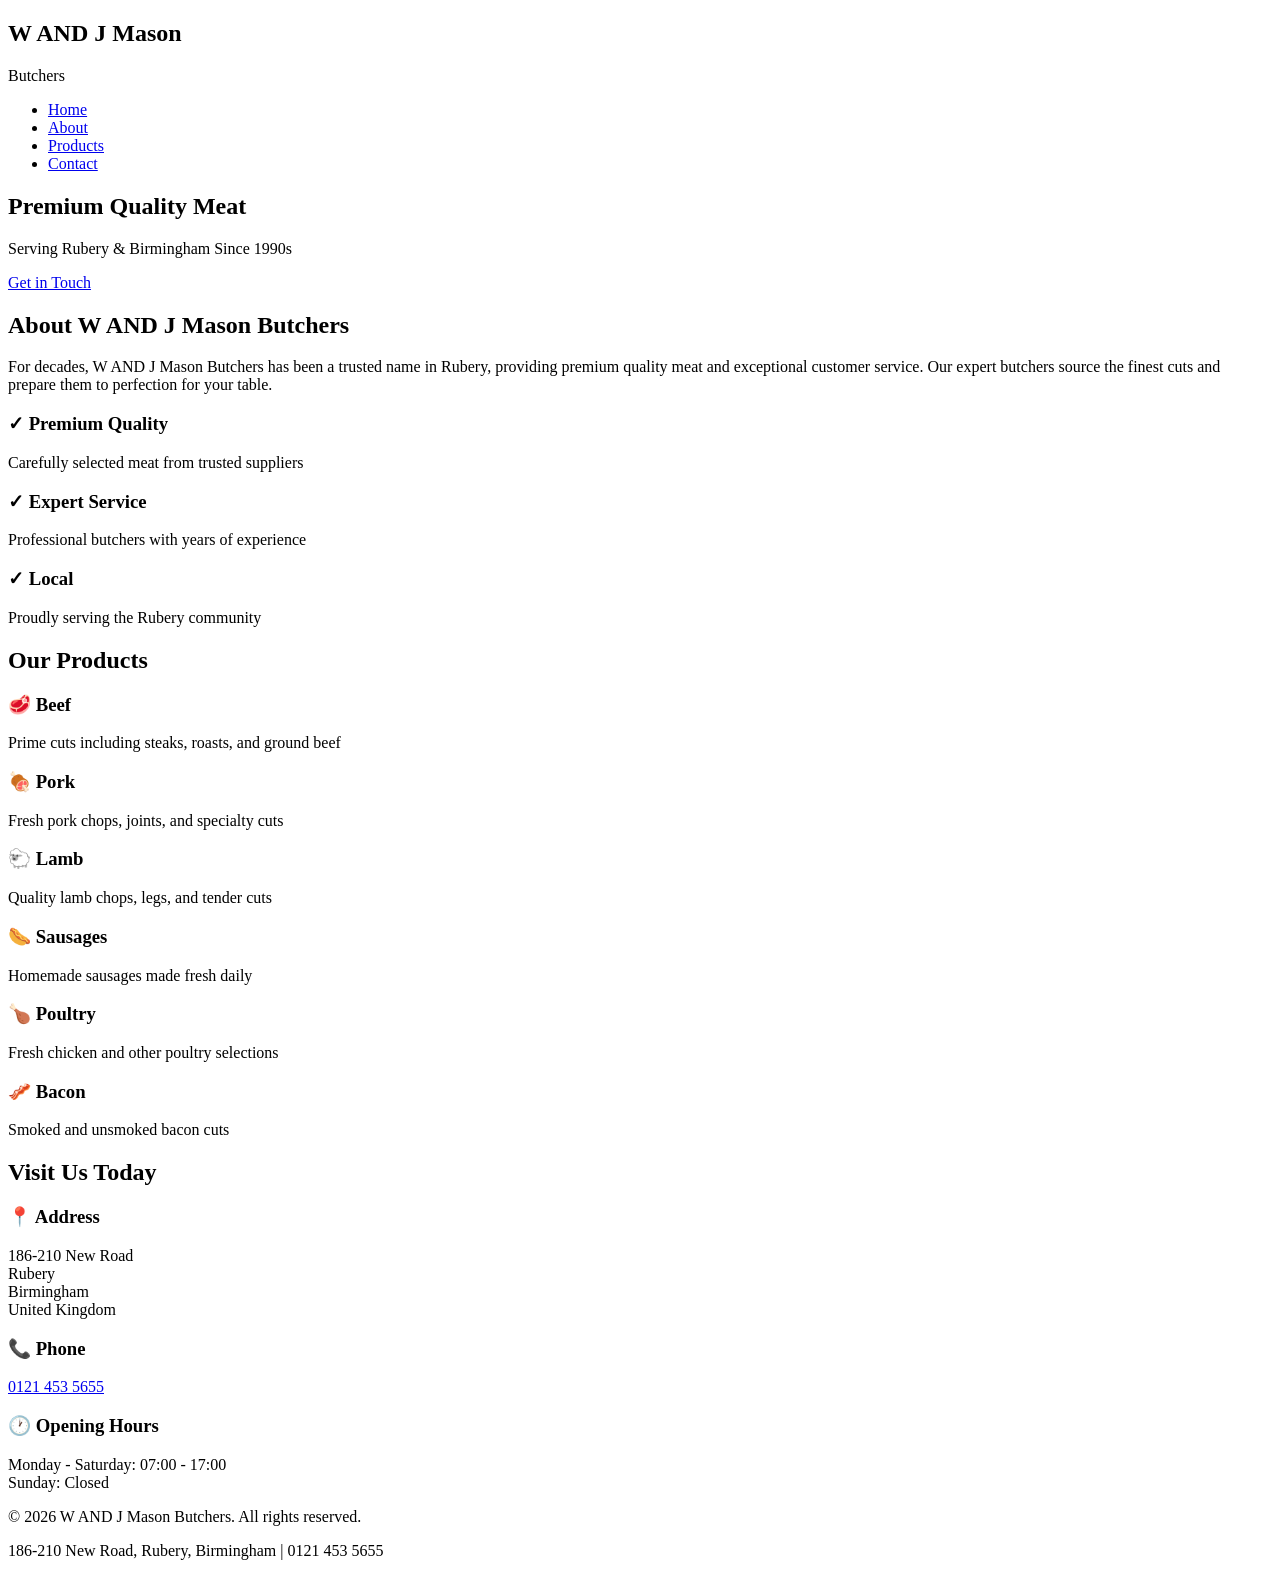
==== index.html @ dee71910 "Fix title formatting in index.html" ====
<!DOCTYPE html>
<html lang="en">
<head>
    <meta charset="UTF-8">
    <meta name="viewport" content="width=device-width, initial-scale=1.0">
    <title>W & J Mason Butchers - Premium Meat & Butchery Services</title>
    <link rel="stylesheet" href="styles.css">
</head>
<body>
    <!-- Navigation -->
    <nav class="navbar">
        <div class="nav-container">
            <div class="logo">
                <h1>W AND J Mason</h1>
                <p>Butchers</p>
            </div>
            <ul class="nav-links">
                <li><a href="#home">Home</a></li>
                <li><a href="#about">About</a></li>
                <li><a href="#products">Products</a></li>
                <li><a href="#contact">Contact</a></li>
            </ul>
        </div>
    </nav>

    <!-- Hero Section -->
    <section id="home" class="hero">
        <div class="hero-content">
            <h1>Premium Quality Meat</h1>
            <p>Serving Rubery & Birmingham Since 1990s</p>
            <a href="#contact" class="cta-button">Get in Touch</a>
        </div>
    </section>

    <!-- About Section -->
    <section id="about" class="about">
        <div class="about-container">
            <h2>About W AND J Mason Butchers</h2>
            <p>For decades, W AND J Mason Butchers has been a trusted name in Rubery, providing premium quality meat and exceptional customer service. Our expert butchers source the finest cuts and prepare them to perfection for your table.</p>
            <div class="about-features">
                <div class="feature">
                    <h3>✓ Premium Quality</h3>
                    <p>Carefully selected meat from trusted suppliers</p>
                </div>
                <div class="feature">
                    <h3>✓ Expert Service</h3>
                    <p>Professional butchers with years of experience</p>
                </div>
                <div class="feature">
                    <h3>✓ Local</h3>
                    <p>Proudly serving the Rubery community</p>
                </div>
            </div>
        </div>
    </section>

    <!-- Products Section -->
    <section id="products" class="products">
        <div class="products-container">
            <h2>Our Products</h2>
            <div class="products-grid">
                <div class="product-card">
                    <h3>🥩 Beef</h3>
                    <p>Prime cuts including steaks, roasts, and ground beef</p>
                </div>
                <div class="product-card">
                    <h3>🍖 Pork</h3>
                    <p>Fresh pork chops, joints, and specialty cuts</p>
                </div>
                <div class="product-card">
                    <h3>🐑 Lamb</h3>
                    <p>Quality lamb chops, legs, and tender cuts</p>
                </div>
                <div class="product-card">
                    <h3>🌭 Sausages</h3>
                    <p>Homemade sausages made fresh daily</p>
                </div>
                <div class="product-card">
                    <h3>🍗 Poultry</h3>
                    <p>Fresh chicken and other poultry selections</p>
                </div>
                <div class="product-card">
                    <h3>🥓 Bacon</h3>
                    <p>Smoked and unsmoked bacon cuts</p>
                </div>
            </div>
        </div>
    </section>

    <!-- Contact Section -->
    <section id="contact" class="contact">
        <div class="contact-container">
            <h2>Visit Us Today</h2>
            <div class="contact-info">
                <div class="contact-box">
                    <h3>📍 Address</h3>
                    <p>186-210 New Road<br>Rubery<br>Birmingham<br>United Kingdom</p>
                </div>
                <div class="contact-box">
                    <h3>📞 Phone</h3>
                    <p><a href="tel:01214535655">0121 453 5655</a></p>
                </div>
                <div class="contact-box">
                    <h3>🕐 Opening Hours</h3>
                    <p>Monday - Saturday: 07:00 - 17:00<br>Sunday: Closed</p>
                </div>
            </div>
        </div>
    </section>

    <!-- Footer -->
    <footer class="footer">
        <p>&copy; 2026 W AND J Mason Butchers. All rights reserved.</p>
        <p>186-210 New Road, Rubery, Birmingham | 0121 453 5655</p>
    </footer>
</body>
</html>
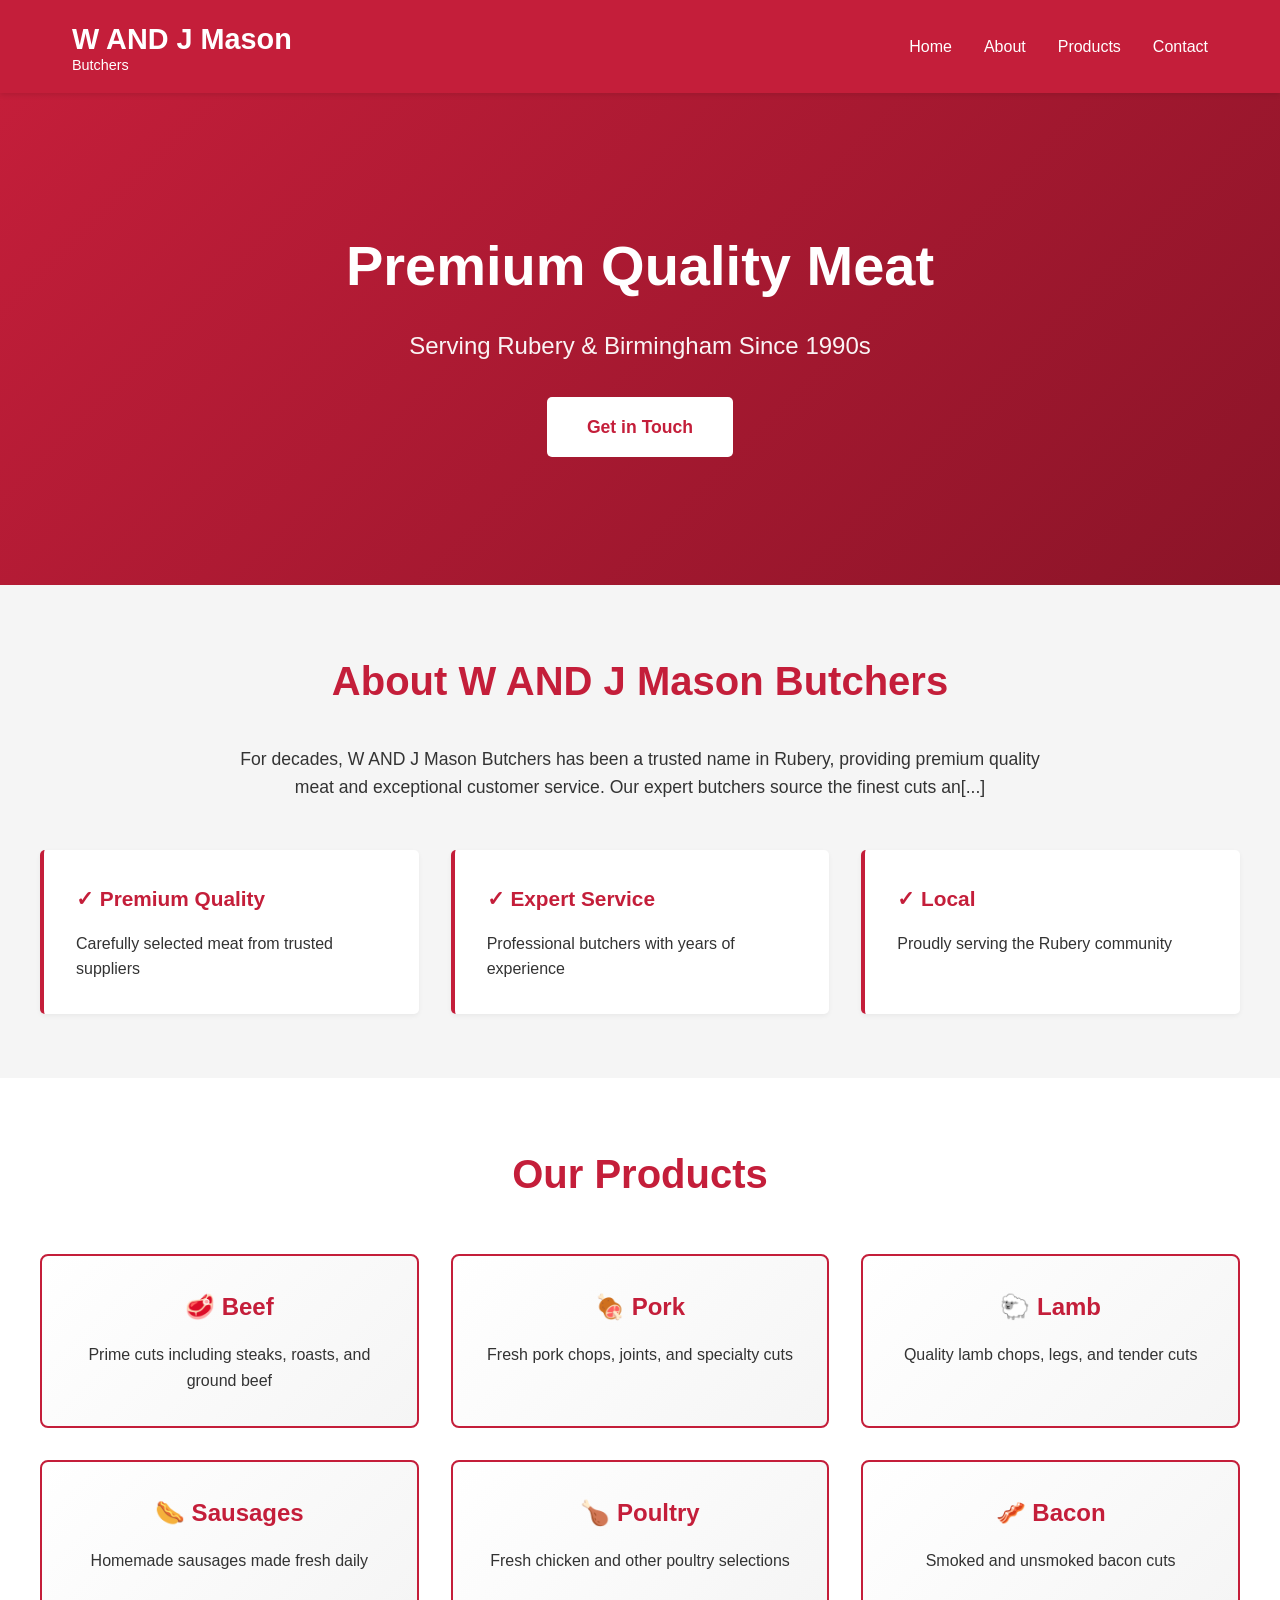
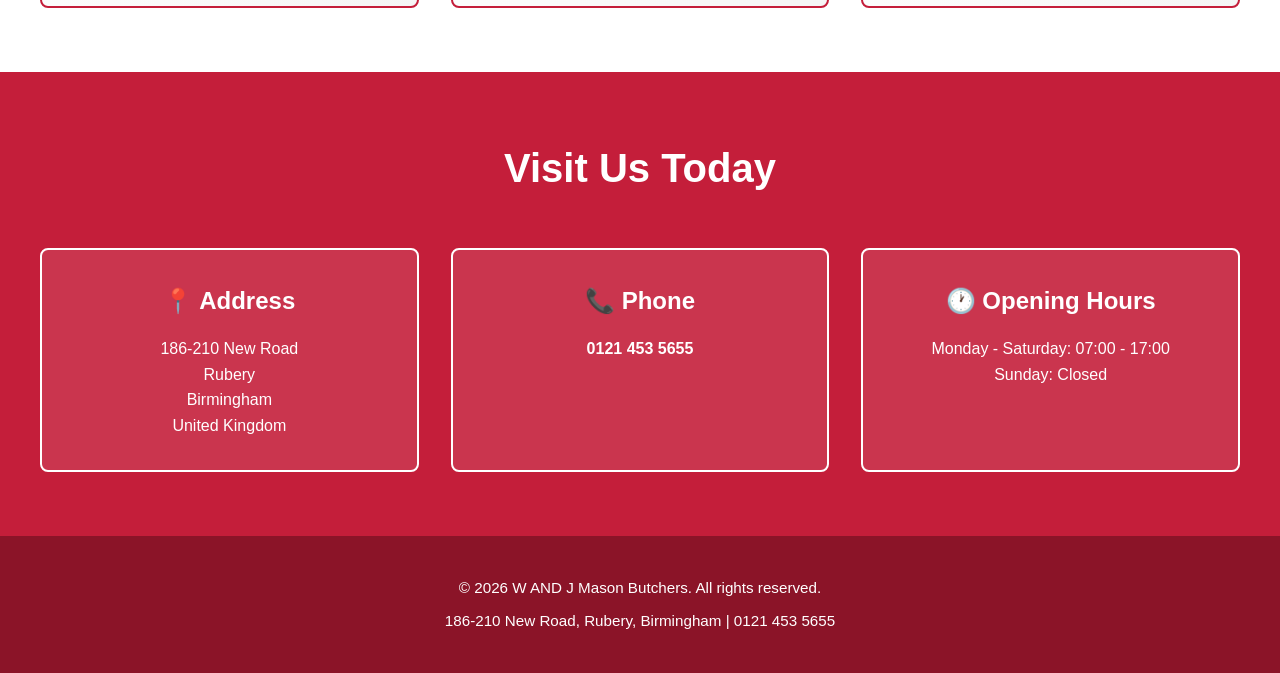
==== commit 529d7adf: "Add food.gov.uk ratings badge script" ====
--- a/index.html
+++ b/index.html
@@ -5,6 +5,7 @@
     <meta name="viewport" content="width=device-width, initial-scale=1.0">
     <title>W & J Mason Butchers - Premium Meat & Butchery Services</title>
     <link rel="stylesheet" href="styles.css">
+    <script src="https://ratings.food.gov.uk/embed/embed-badge.js" data-business-id="672323" data-rating-style="2" data-welsh="false"></script>
 </head>
 <body>
     <!-- Navigation -->
@@ -36,7 +37,7 @@
     <section id="about" class="about">
         <div class="about-container">
             <h2>About W AND J Mason Butchers</h2>
-            <p>For decades, W AND J Mason Butchers has been a trusted name in Rubery, providing premium quality meat and exceptional customer service. Our expert butchers source the finest cuts and prepare them to perfection for your table.</p>
+            <p>For decades, W AND J Mason Butchers has been a trusted name in Rubery, providing premium quality meat and exceptional customer service. Our expert butchers source the finest cuts an[...]
             <div class="about-features">
                 <div class="feature">
                     <h3>✓ Premium Quality</h3>
--- a/styles.css
+++ b/styles.css
@@ -0,0 +1,320 @@
+/* Root Colors */
+:root {
+    --primary-red: #c41e3a;
+    --white: #ffffff;
+    --dark-gray: #333333;
+    --light-gray: #f5f5f5;
+    --accent-gold: #d4af37;
+}
+
+/* Reset & General Styles */
+* {
+    margin: 0;
+    padding: 0;
+    box-sizing: border-box;
+}
+
+body {
+    font-family: 'Segoe UI', Tahoma, Geneva, Verdana, sans-serif;
+    line-height: 1.6;
+    color: var(--dark-gray);
+}
+
+/* Navigation */
+.navbar {
+    background-color: var(--primary-red);
+    color: var(--white);
+    padding: 1rem 0;
+    position: sticky;
+    top: 0;
+    z-index: 100;
+    box-shadow: 0 2px 5px rgba(0, 0, 0, 0.1);
+}
+
+.nav-container {
+    max-width: 1200px;
+    margin: 0 auto;
+    padding: 0 2rem;
+    display: flex;
+    justify-content: space-between;
+    align-items: center;
+}
+
+.logo h1 {
+    font-size: 1.8rem;
+    font-weight: 700;
+}
+
+.logo p {
+    font-size: 0.9rem;
+    margin-top: -0.5rem;
+}
+
+.nav-links {
+    list-style: none;
+    display: flex;
+    gap: 2rem;
+}
+
+.nav-links a {
+    color: var(--white);
+    text-decoration: none;
+    font-weight: 500;
+    transition: opacity 0.3s;
+}
+
+.nav-links a:hover {
+    opacity: 0.8;
+    text-decoration: underline;
+}
+
+/* Hero Section */
+.hero {
+    background: linear-gradient(135deg, var(--primary-red) 0%, #8b1428 100%);
+    color: var(--white);
+    padding: 8rem 2rem;
+    text-align: center;
+}
+
+.hero-content h1 {
+    font-size: 3.5rem;
+    margin-bottom: 1rem;
+    font-weight: 700;
+}
+
+.hero-content p {
+    font-size: 1.5rem;
+    margin-bottom: 2rem;
+    opacity: 0.95;
+}
+
+.cta-button {
+    display: inline-block;
+    background-color: var(--white);
+    color: var(--primary-red);
+    padding: 1rem 2.5rem;
+    text-decoration: none;
+    border-radius: 5px;
+    font-weight: 600;
+    transition: transform 0.3s, box-shadow 0.3s;
+    font-size: 1.1rem;
+}
+
+.cta-button:hover {
+    transform: translateY(-3px);
+    box-shadow: 0 5px 15px rgba(0, 0, 0, 0.2);
+}
+
+/* About Section */
+.about {
+    padding: 4rem 2rem;
+    background-color: var(--light-gray);
+}
+
+.about-container {
+    max-width: 1200px;
+    margin: 0 auto;
+}
+
+.about-container h2 {
+    font-size: 2.5rem;
+    color: var(--primary-red);
+    margin-bottom: 2rem;
+    text-align: center;
+}
+
+.about-container > p {
+    font-size: 1.1rem;
+    text-align: center;
+    margin-bottom: 3rem;
+    max-width: 800px;
+    margin-left: auto;
+    margin-right: auto;
+}
+
+.about-features {
+    display: grid;
+    grid-template-columns: repeat(auto-fit, minmax(250px, 1fr));
+    gap: 2rem;
+}
+
+.feature {
+    background-color: var(--white);
+    padding: 2rem;
+    border-left: 4px solid var(--primary-red);
+    border-radius: 5px;
+    box-shadow: 0 2px 5px rgba(0, 0, 0, 0.05);
+}
+
+.feature h3 {
+    color: var(--primary-red);
+    margin-bottom: 1rem;
+    font-size: 1.3rem;
+}
+
+/* Products Section */
+.products {
+    padding: 4rem 2rem;
+    background-color: var(--white);
+}
+
+.products-container {
+    max-width: 1200px;
+    margin: 0 auto;
+}
+
+.products-container h2 {
+    font-size: 2.5rem;
+    color: var(--primary-red);
+    text-align: center;
+    margin-bottom: 3rem;
+}
+
+.products-grid {
+    display: grid;
+    grid-template-columns: repeat(auto-fit, minmax(280px, 1fr));
+    gap: 2rem;
+}
+
+.product-card {
+    background: linear-gradient(135deg, var(--white) 0%, var(--light-gray) 100%);
+    border: 2px solid var(--primary-red);
+    padding: 2rem;
+    border-radius: 8px;
+    text-align: center;
+    transition: transform 0.3s, box-shadow 0.3s;
+    cursor: pointer;
+}
+
+.product-card:hover {
+    transform: translateY(-5px);
+    box-shadow: 0 8px 20px rgba(196, 30, 58, 0.2);
+}
+
+.product-card h3 {
+    font-size: 1.5rem;
+    color: var(--primary-red);
+    margin-bottom: 1rem;
+}
+
+.product-card p {
+    color: var(--dark-gray);
+    line-height: 1.6;
+}
+
+/* Contact Section */
+.contact {
+    background-color: var(--primary-red);
+    color: var(--white);
+    padding: 4rem 2rem;
+}
+
+.contact-container {
+    max-width: 1200px;
+    margin: 0 auto;
+}
+
+.contact-container h2 {
+    font-size: 2.5rem;
+    text-align: center;
+    margin-bottom: 3rem;
+}
+
+.contact-info {
+    display: grid;
+    grid-template-columns: repeat(auto-fit, minmax(280px, 1fr));
+    gap: 2rem;
+}
+
+.contact-box {
+    background-color: rgba(255, 255, 255, 0.1);
+    padding: 2rem;
+    border-radius: 8px;
+    border: 2px solid var(--white);
+    text-align: center;
+}
+
+.contact-box h3 {
+    font-size: 1.5rem;
+    margin-bottom: 1rem;
+}
+
+.contact-box a {
+    color: var(--white);
+    text-decoration: none;
+    font-weight: 600;
+    transition: opacity 0.3s;
+}
+
+.contact-box a:hover {
+    opacity: 0.8;
+    text-decoration: underline;
+}
+
+/* Footer */
+.footer {
+    background-color: #8b1428;
+    color: var(--white);
+    text-align: center;
+    padding: 2rem;
+    font-size: 0.95rem;
+}
+
+.footer p {
+    margin: 0.5rem 0;
+}
+
+/* Responsive Design */
+@media (max-width: 768px) {
+    .nav-links {
+        gap: 1rem;
+        font-size: 0.9rem;
+    }
+
+    .hero-content h1 {
+        font-size: 2.2rem;
+    }
+
+    .hero-content p {
+        font-size: 1.2rem;
+    }
+
+    .about-container h2,
+    .products-container h2,
+    .contact-container h2 {
+        font-size: 2rem;
+    }
+
+    .products-grid {
+        grid-template-columns: 1fr;
+    }
+}
+
+@media (max-width: 480px) {
+    .nav-container {
+        flex-direction: column;
+        gap: 1rem;
+    }
+
+    .nav-links {
+        flex-direction: column;
+        gap: 0.5rem;
+        text-align: center;
+    }
+
+    .hero {
+        padding: 4rem 1rem;
+    }
+
+    .hero-content h1 {
+        font-size: 1.8rem;
+    }
+
+    .hero-content p {
+        font-size: 1rem;
+    }
+
+    .logo h1 {
+        font-size: 1.5rem;
+    }
+}
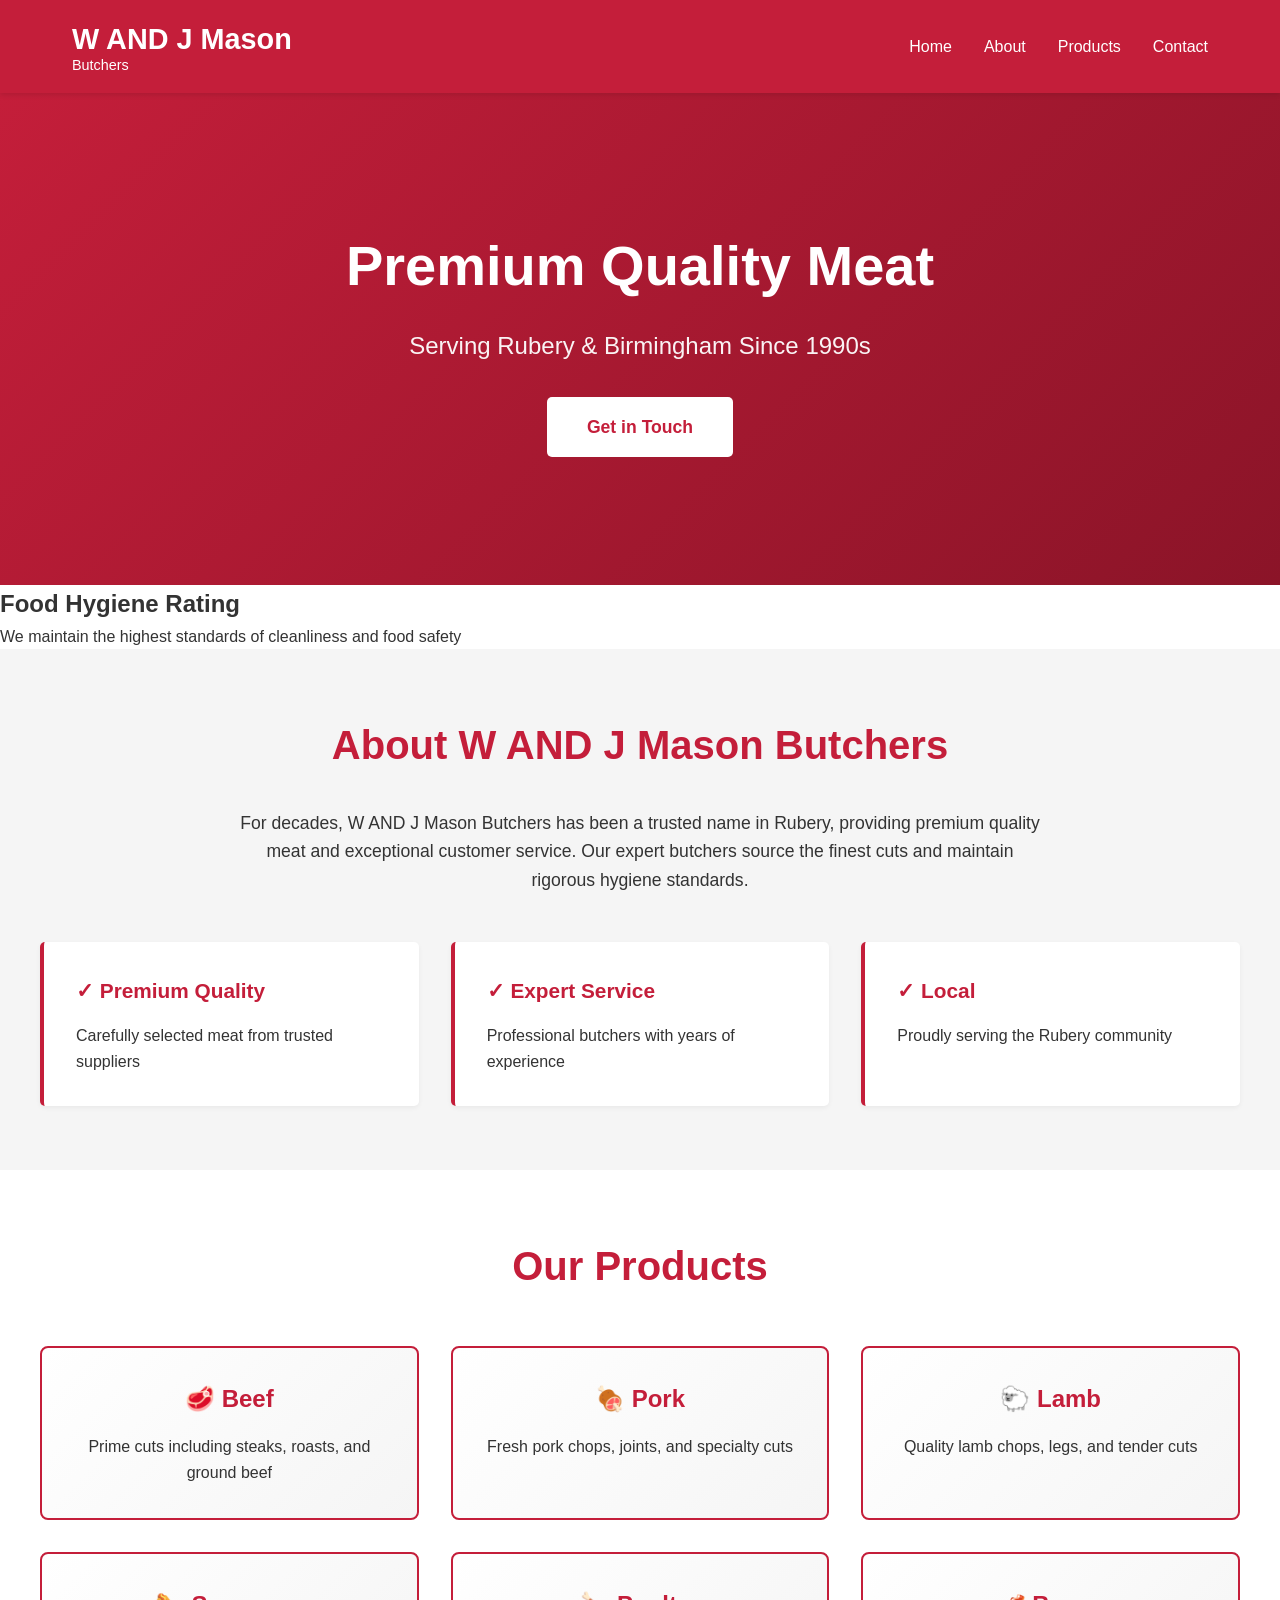
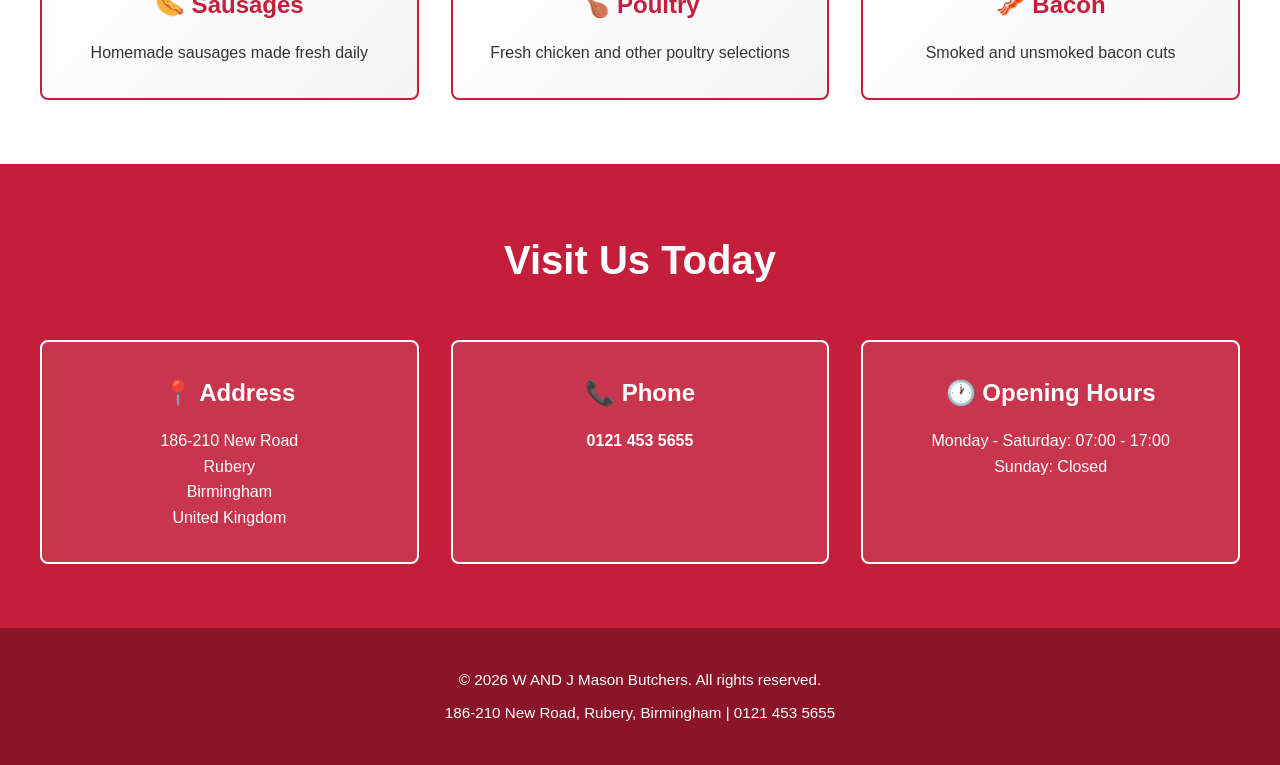
==== commit b31713db: "Add dedicated hygiene rating section" ====
--- a/index.html
+++ b/index.html
@@ -33,11 +33,20 @@
         </div>
     </section>
 
+    <!-- Hygiene Rating Section -->
+    <section id="hygiene" class="hygiene-rating">
+        <div class="hygiene-container">
+            <h2>Food Hygiene Rating</h2>
+            <p>We maintain the highest standards of cleanliness and food safety</p>
+            <div id="fsa-badge"></div>
+        </div>
+    </section>
+
     <!-- About Section -->
     <section id="about" class="about">
         <div class="about-container">
             <h2>About W AND J Mason Butchers</h2>
-            <p>For decades, W AND J Mason Butchers has been a trusted name in Rubery, providing premium quality meat and exceptional customer service. Our expert butchers source the finest cuts an[...]
+            <p>For decades, W AND J Mason Butchers has been a trusted name in Rubery, providing premium quality meat and exceptional customer service. Our expert butchers source the finest cuts and maintain rigorous hygiene standards.</p>
             <div class="about-features">
                 <div class="feature">
                     <h3>✓ Premium Quality</h3>
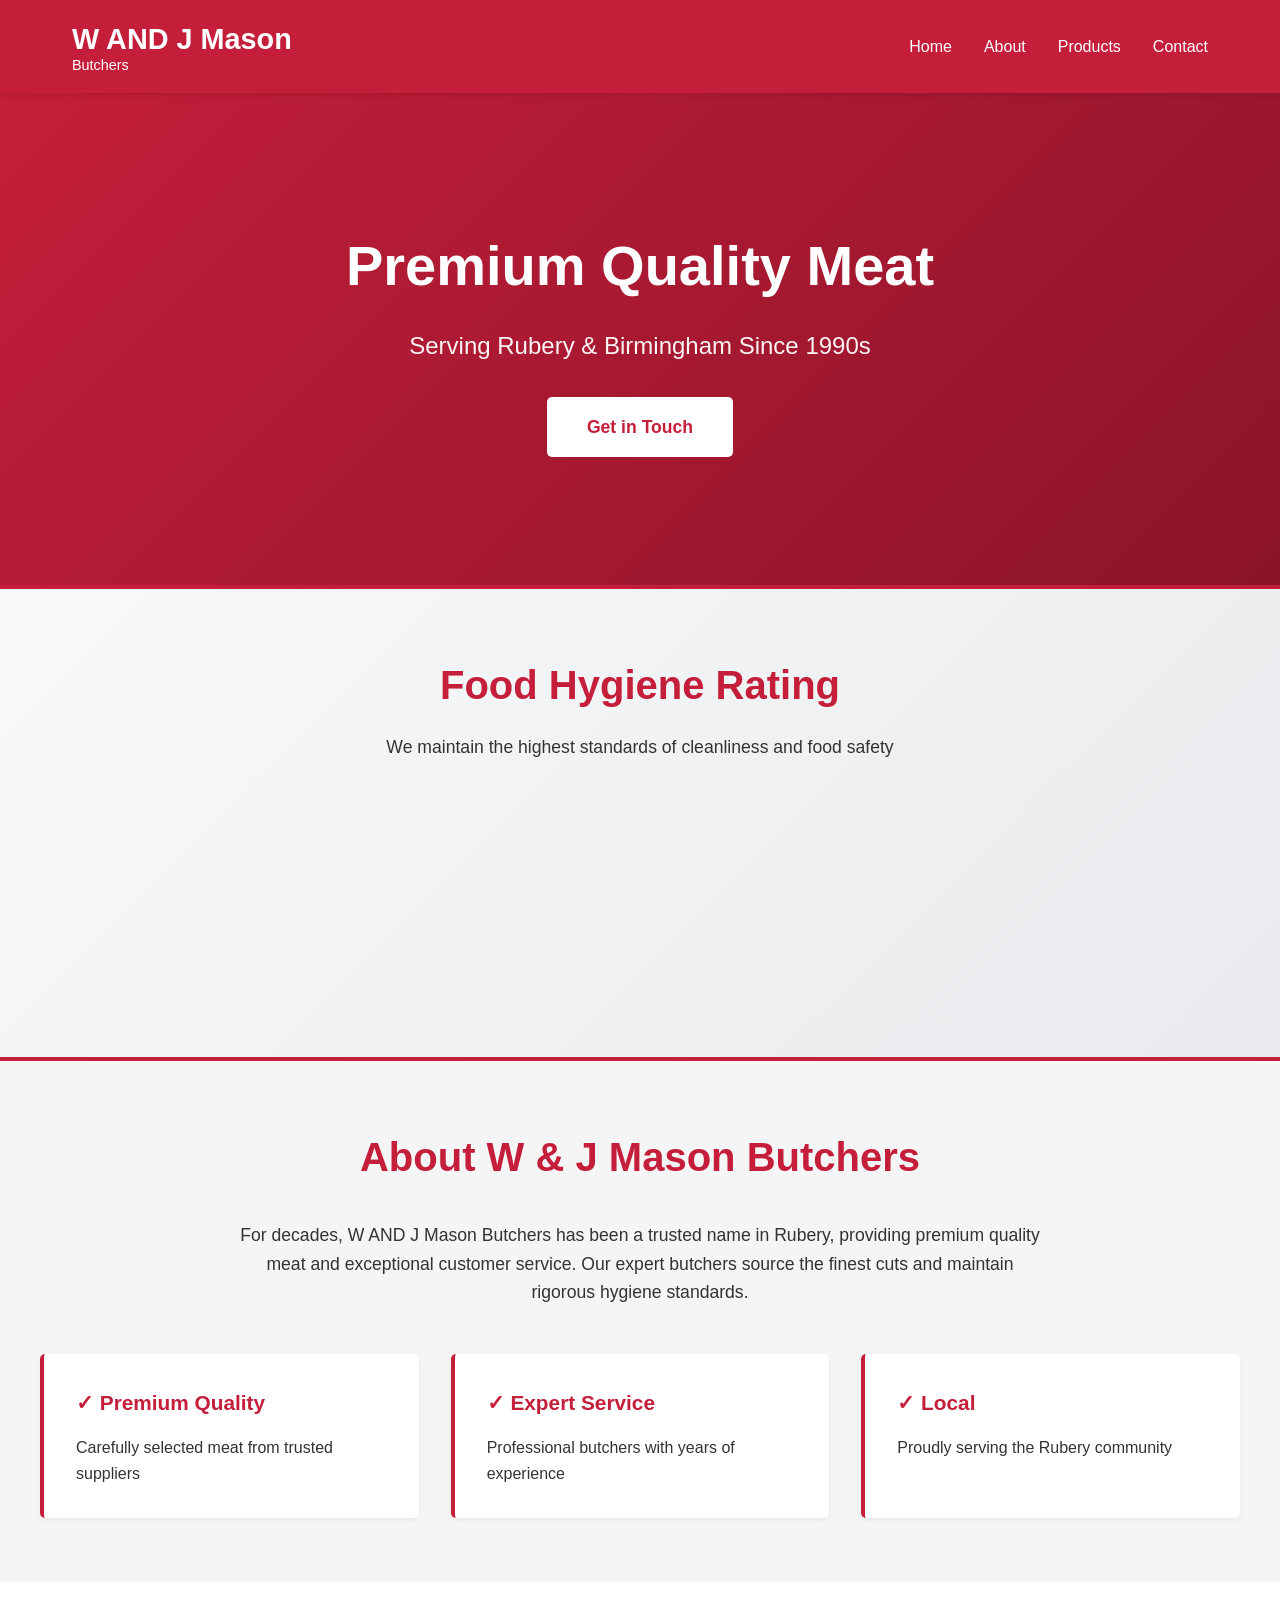
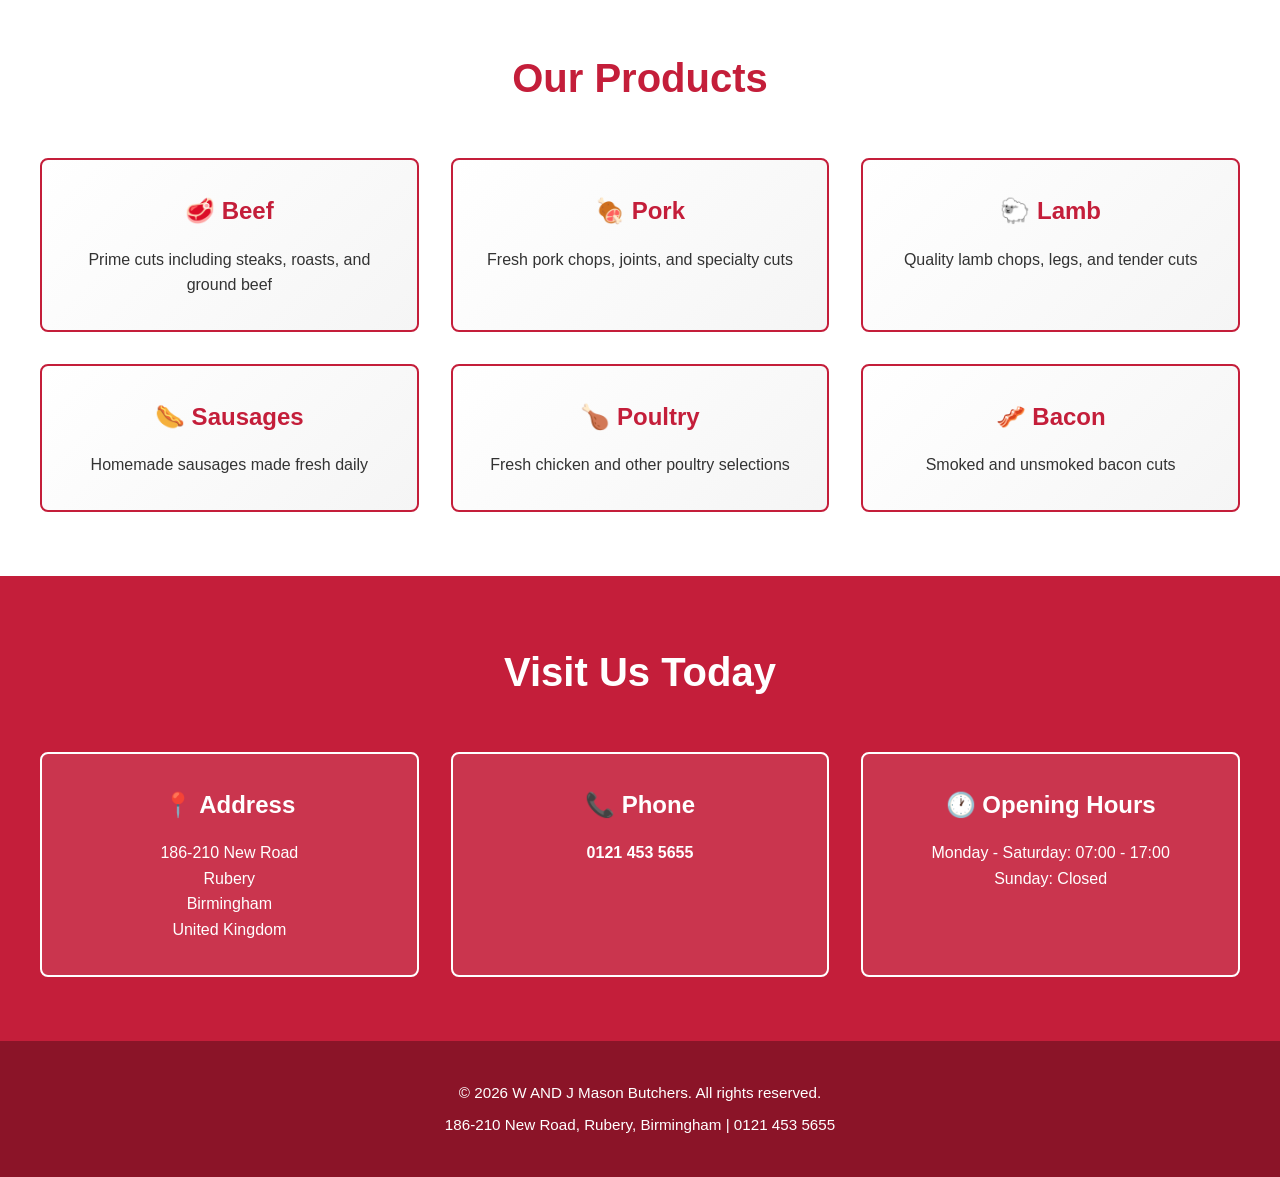
==== commit ea70fe40: "Fix name formatting in About section header" ====
--- a/index.html
+++ b/index.html
@@ -45,7 +45,7 @@
     <!-- About Section -->
     <section id="about" class="about">
         <div class="about-container">
-            <h2>About W AND J Mason Butchers</h2>
+            <h2>About W & J Mason Butchers</h2>
             <p>For decades, W AND J Mason Butchers has been a trusted name in Rubery, providing premium quality meat and exceptional customer service. Our expert butchers source the finest cuts and maintain rigorous hygiene standards.</p>
             <div class="about-features">
                 <div class="feature">
--- a/styles.css
+++ b/styles.css
@@ -105,6 +105,39 @@
     box-shadow: 0 5px 15px rgba(0, 0, 0, 0.2);
 }
 
+/* Hygiene Rating Section */
+.hygiene-rating {
+    padding: 4rem 2rem;
+    background: linear-gradient(135deg, #f8f9fa 0%, #e8eaed 100%);
+    text-align: center;
+    border-top: 4px solid var(--primary-red);
+    border-bottom: 4px solid var(--primary-red);
+}
+
+.hygiene-container {
+    max-width: 1200px;
+    margin: 0 auto;
+}
+
+.hygiene-container h2 {
+    font-size: 2.5rem;
+    color: var(--primary-red);
+    margin-bottom: 1rem;
+    font-weight: 700;
+}
+
+.hygiene-container p {
+    font-size: 1.1rem;
+    color: var(--dark-gray);
+    margin-bottom: 2rem;
+}
+
+#fsa-badge {
+    display: flex;
+    justify-content: center;
+    min-height: 200px;
+}
+
 /* About Section */
 .about {
     padding: 4rem 2rem;
@@ -281,7 +314,8 @@
 
     .about-container h2,
     .products-container h2,
-    .contact-container h2 {
+    .contact-container h2,
+    .hygiene-container h2 {
         font-size: 2rem;
     }
 
@@ -317,4 +351,8 @@
     .logo h1 {
         font-size: 1.5rem;
     }
-}
+
+    .hygiene-container p {
+        font-size: 1rem;
+    }
+}
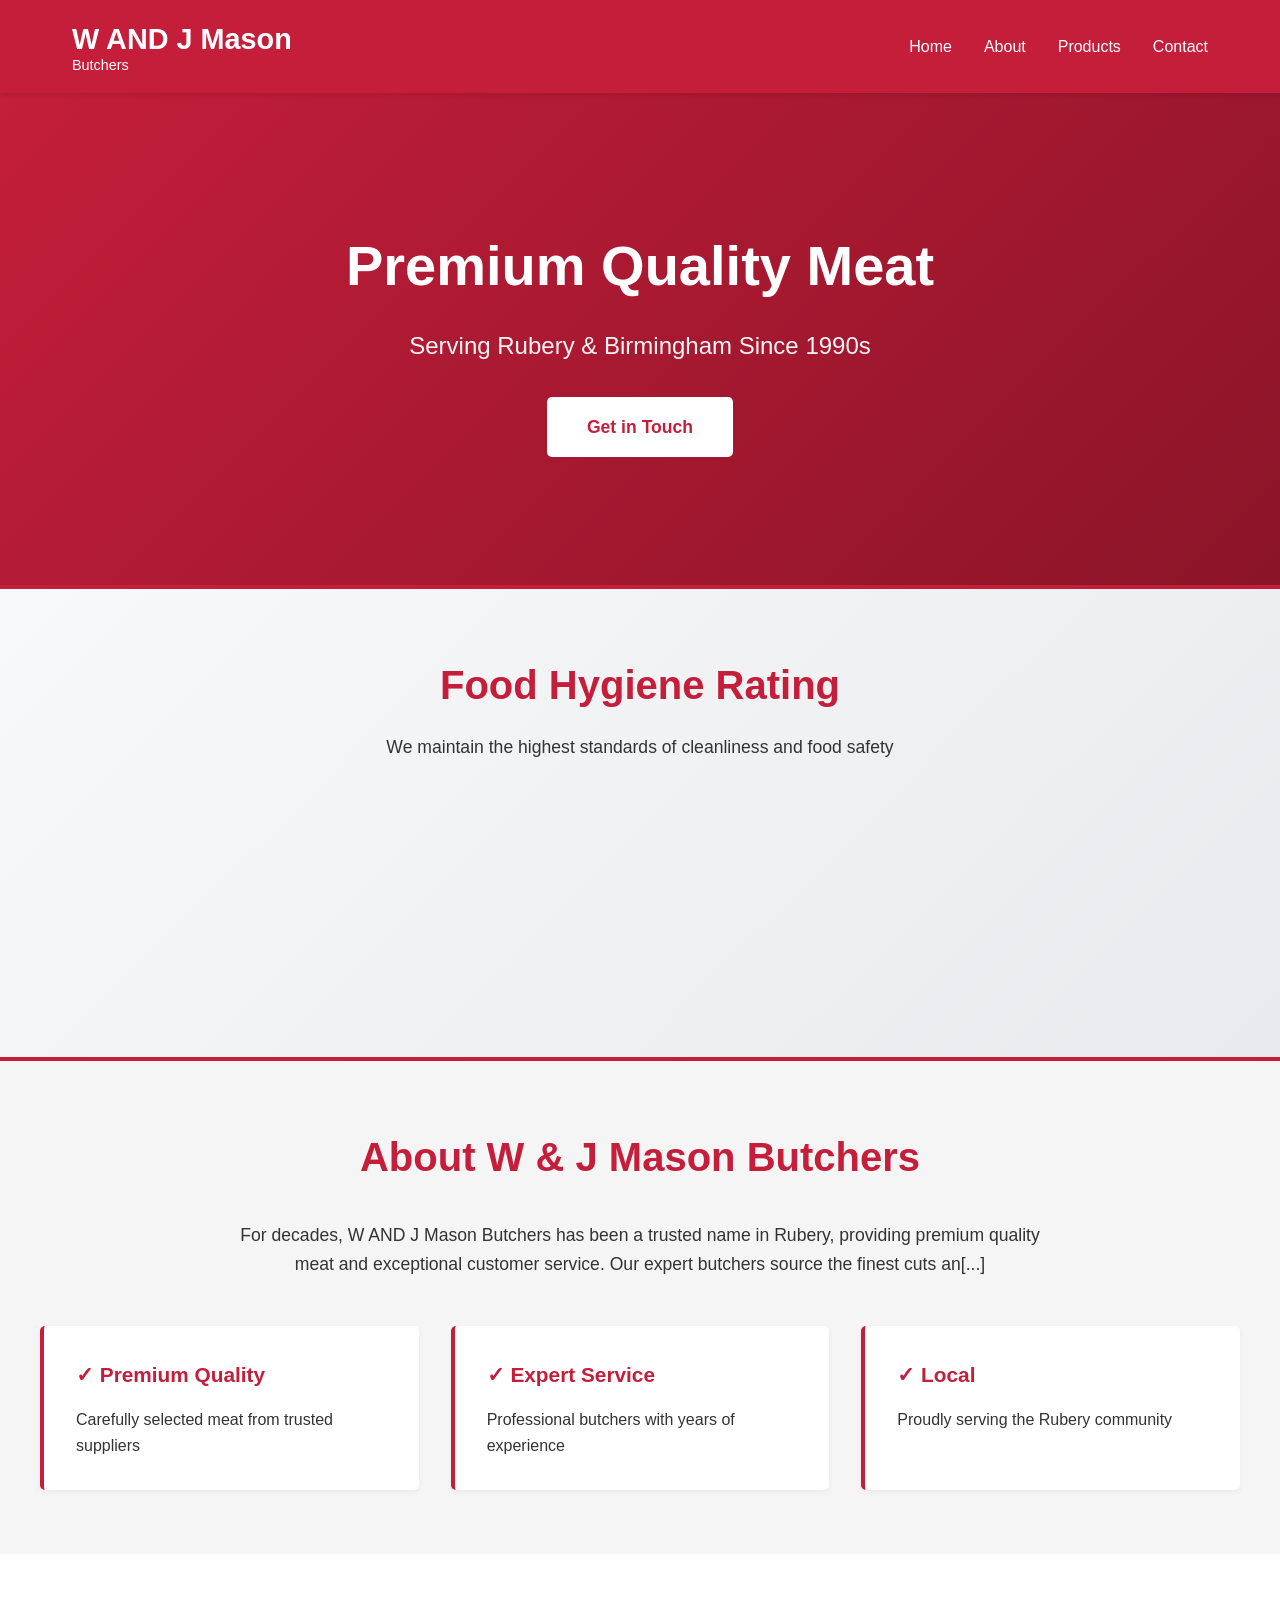
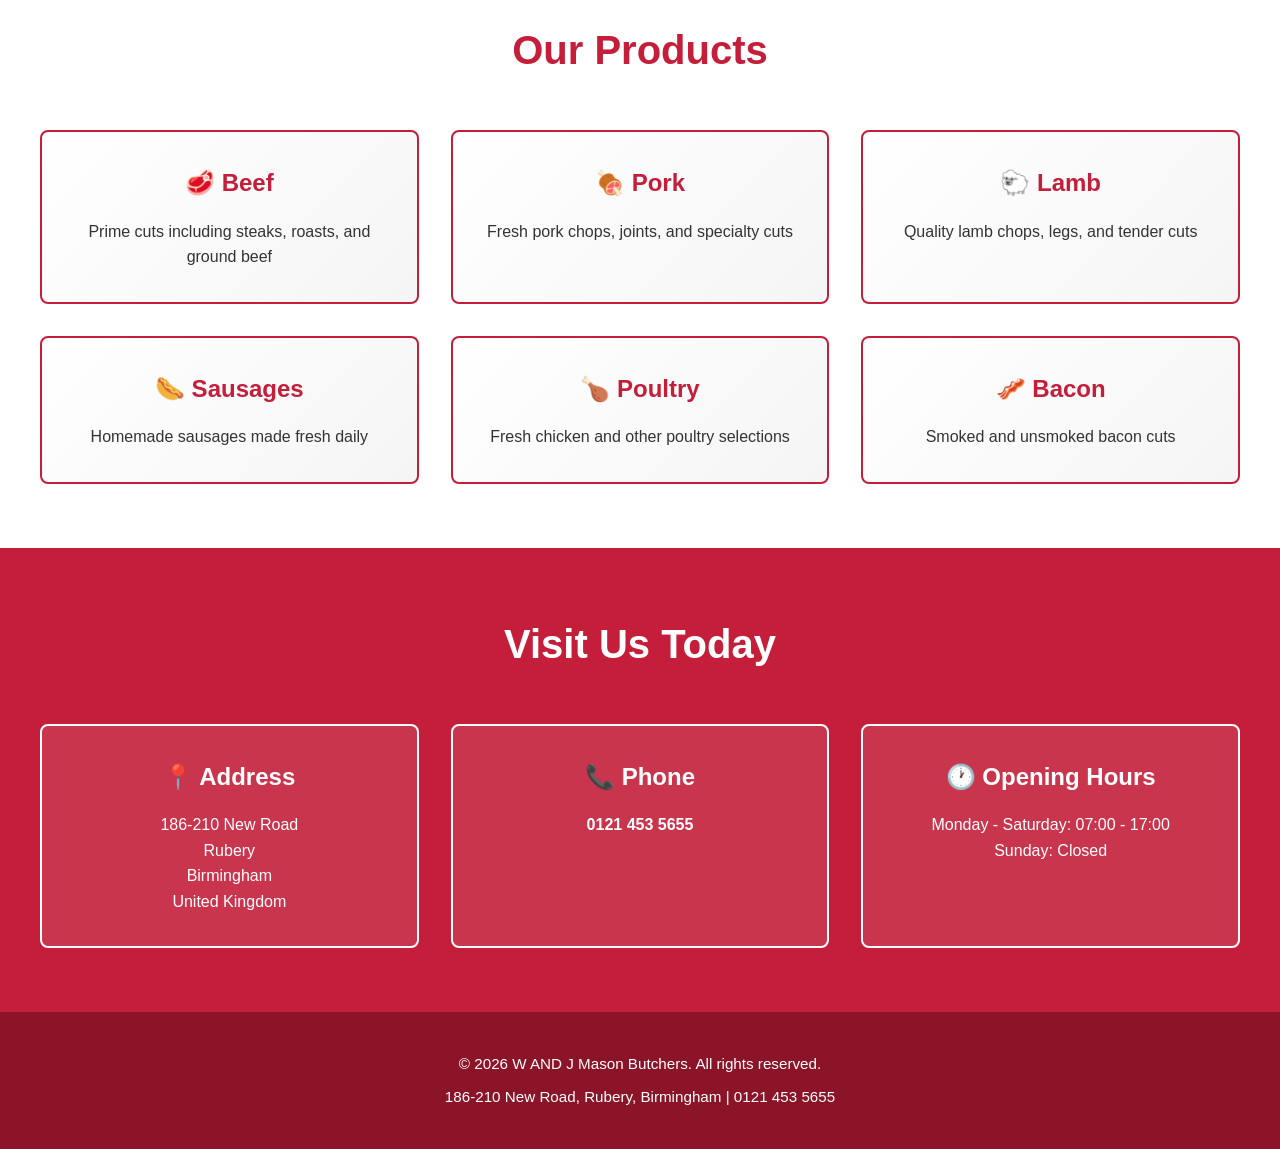
==== commit 21db35d4: "Move FSA badge script into hygiene rating section" ====
--- a/index.html
+++ b/index.html
@@ -5,7 +5,6 @@
     <meta name="viewport" content="width=device-width, initial-scale=1.0">
     <title>W & J Mason Butchers - Premium Meat & Butchery Services</title>
     <link rel="stylesheet" href="styles.css">
-    <script src="https://ratings.food.gov.uk/embed/embed-badge.js" data-business-id="672323" data-rating-style="2" data-welsh="false"></script>
 </head>
 <body>
     <!-- Navigation -->
@@ -39,6 +38,7 @@
             <h2>Food Hygiene Rating</h2>
             <p>We maintain the highest standards of cleanliness and food safety</p>
             <div id="fsa-badge"></div>
+            <script src="https://ratings.food.gov.uk/embed/embed-badge.js" data-business-id="672323" data-rating-style="2" data-welsh="false"></script>
         </div>
     </section>
 
@@ -46,7 +46,7 @@
     <section id="about" class="about">
         <div class="about-container">
             <h2>About W & J Mason Butchers</h2>
-            <p>For decades, W AND J Mason Butchers has been a trusted name in Rubery, providing premium quality meat and exceptional customer service. Our expert butchers source the finest cuts and maintain rigorous hygiene standards.</p>
+            <p>For decades, W AND J Mason Butchers has been a trusted name in Rubery, providing premium quality meat and exceptional customer service. Our expert butchers source the finest cuts an[...]
             <div class="about-features">
                 <div class="feature">
                     <h3>✓ Premium Quality</h3>
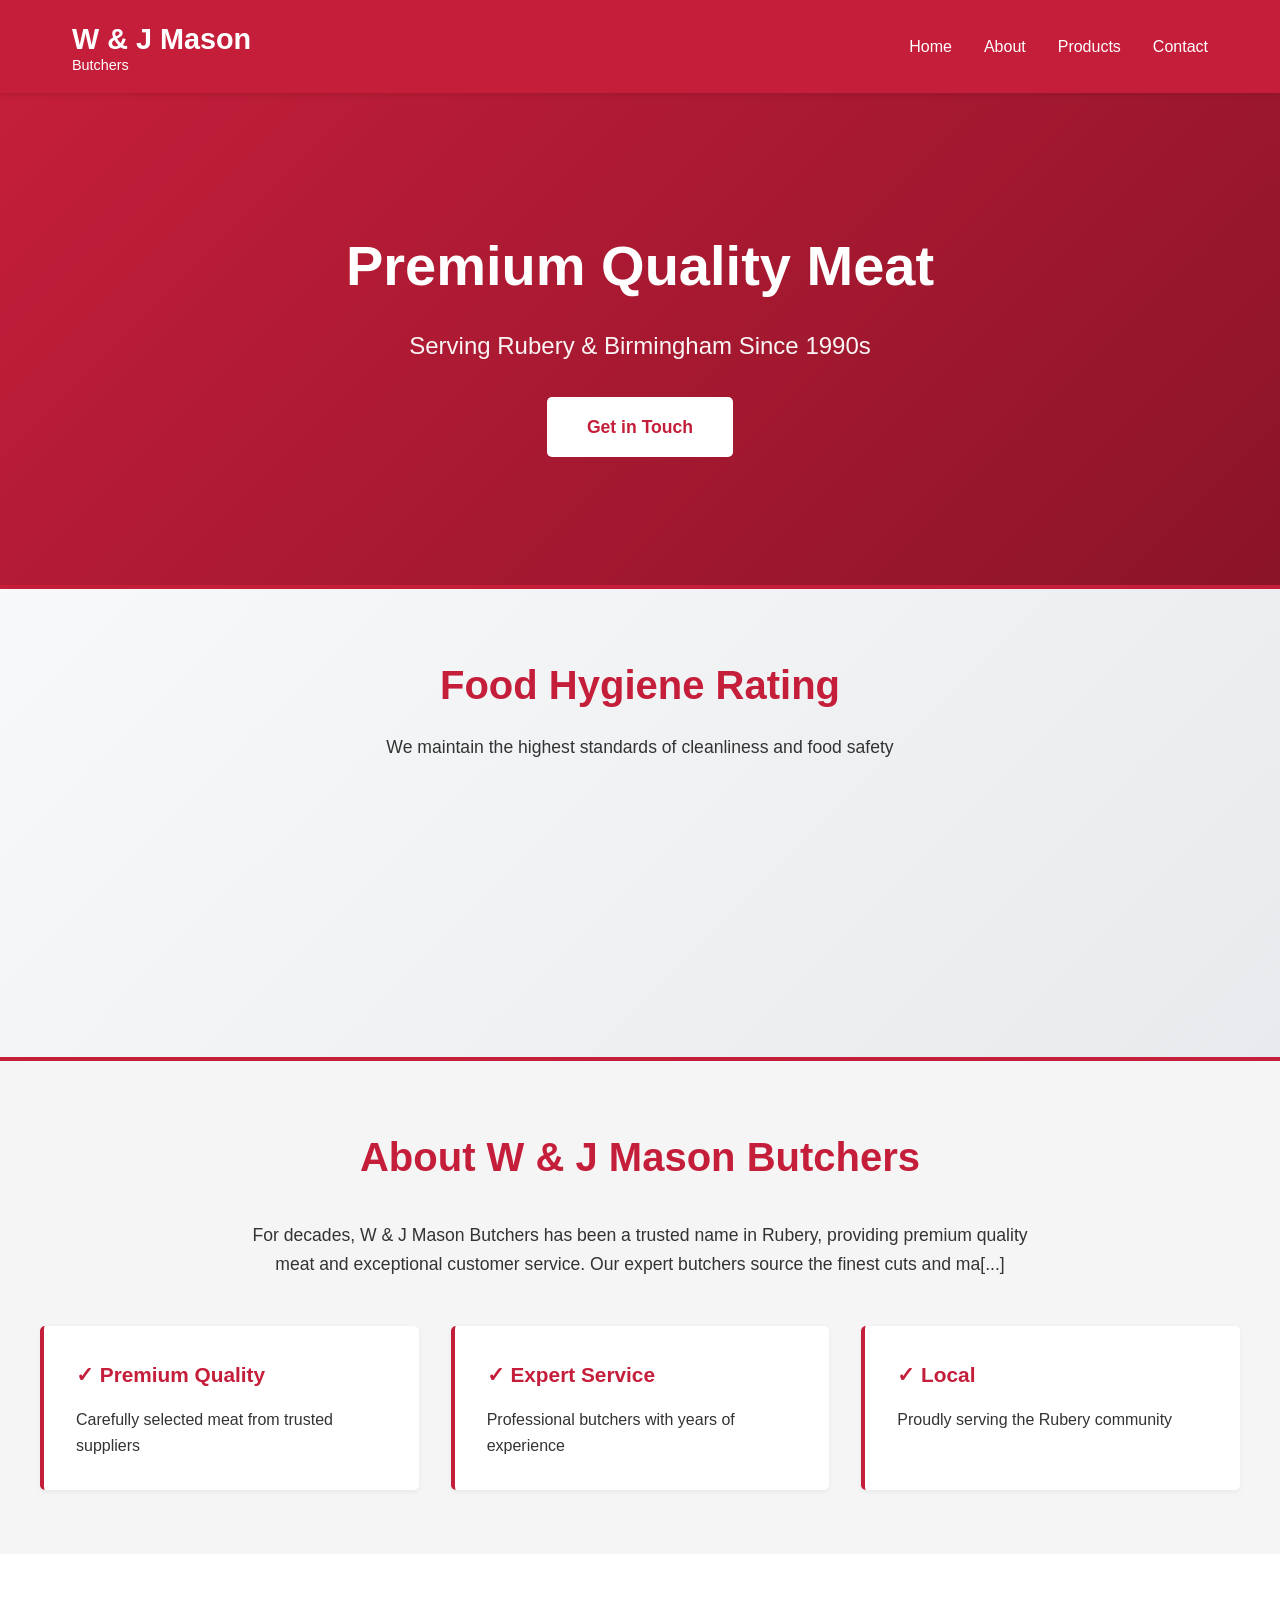
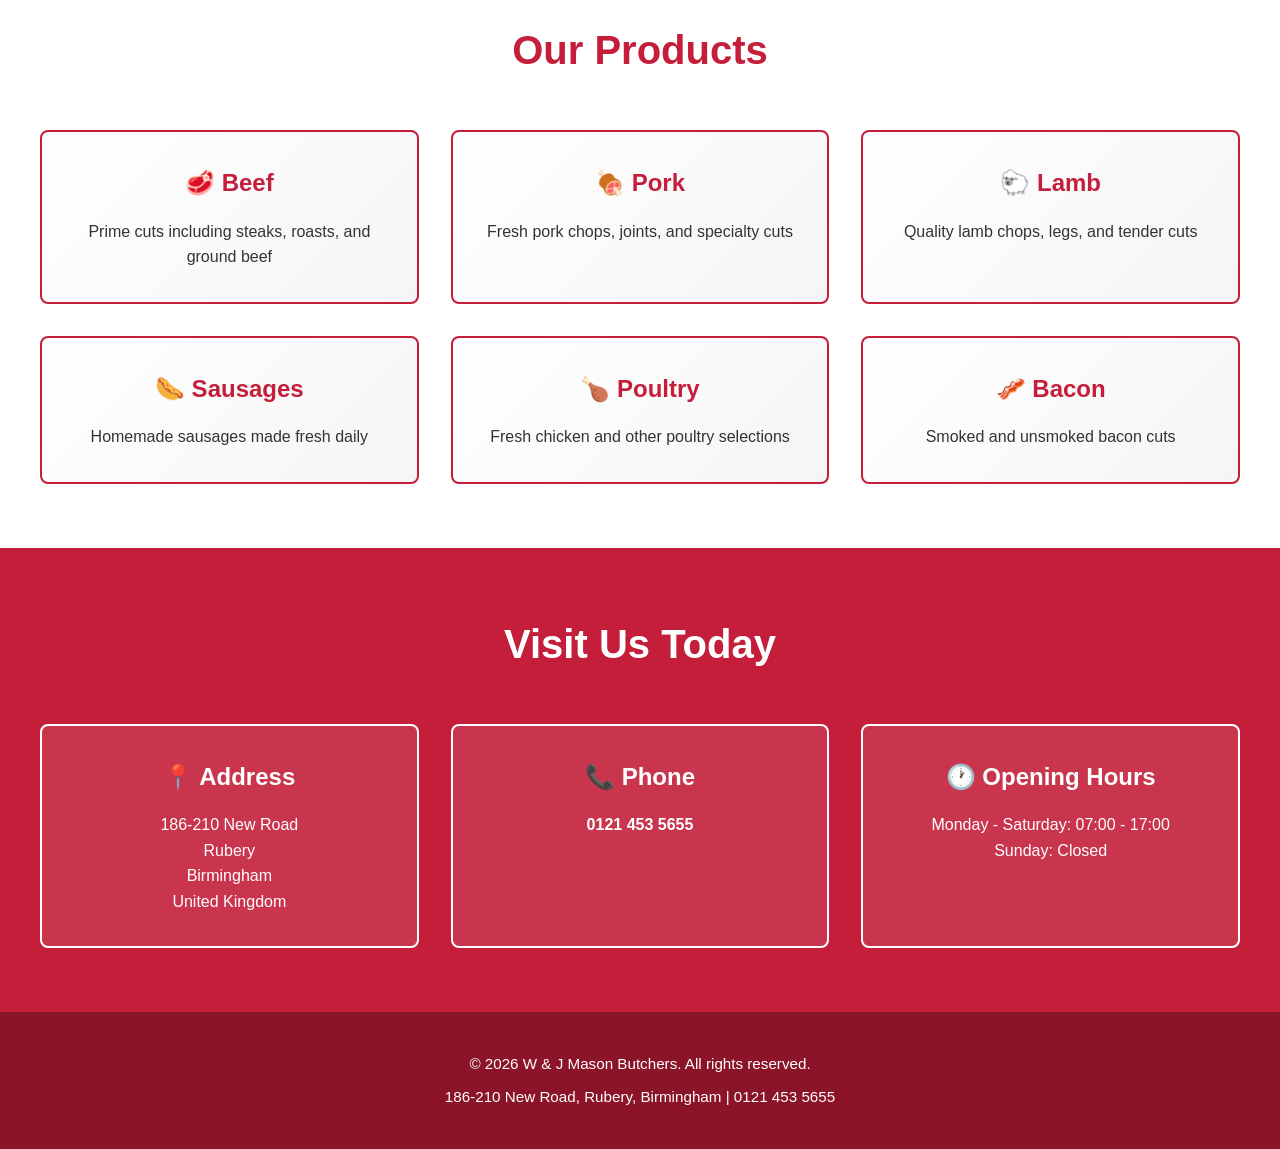
==== commit 27c622d4: "Update branding to W & J and style FSA badge" ====
--- a/index.html
+++ b/index.html
@@ -11,7 +11,7 @@
     <nav class="navbar">
         <div class="nav-container">
             <div class="logo">
-                <h1>W AND J Mason</h1>
+                <h1>W & J Mason</h1>
                 <p>Butchers</p>
             </div>
             <ul class="nav-links">
@@ -37,7 +37,7 @@
         <div class="hygiene-container">
             <h2>Food Hygiene Rating</h2>
             <p>We maintain the highest standards of cleanliness and food safety</p>
-            <div id="fsa-badge"></div>
+            <div id="fsa-badge" class="fsa-badge-small"></div>
             <script src="https://ratings.food.gov.uk/embed/embed-badge.js" data-business-id="672323" data-rating-style="2" data-welsh="false"></script>
         </div>
     </section>
@@ -46,7 +46,7 @@
     <section id="about" class="about">
         <div class="about-container">
             <h2>About W & J Mason Butchers</h2>
-            <p>For decades, W AND J Mason Butchers has been a trusted name in Rubery, providing premium quality meat and exceptional customer service. Our expert butchers source the finest cuts an[...]
+            <p>For decades, W & J Mason Butchers has been a trusted name in Rubery, providing premium quality meat and exceptional customer service. Our expert butchers source the finest cuts and ma[...]
             <div class="about-features">
                 <div class="feature">
                     <h3>✓ Premium Quality</h3>
@@ -120,7 +120,7 @@
 
     <!-- Footer -->
     <footer class="footer">
-        <p>&copy; 2026 W AND J Mason Butchers. All rights reserved.</p>
+        <p>&copy; 2026 W & J Mason Butchers. All rights reserved.</p>
         <p>186-210 New Road, Rubery, Birmingham | 0121 453 5655</p>
     </footer>
 </body>
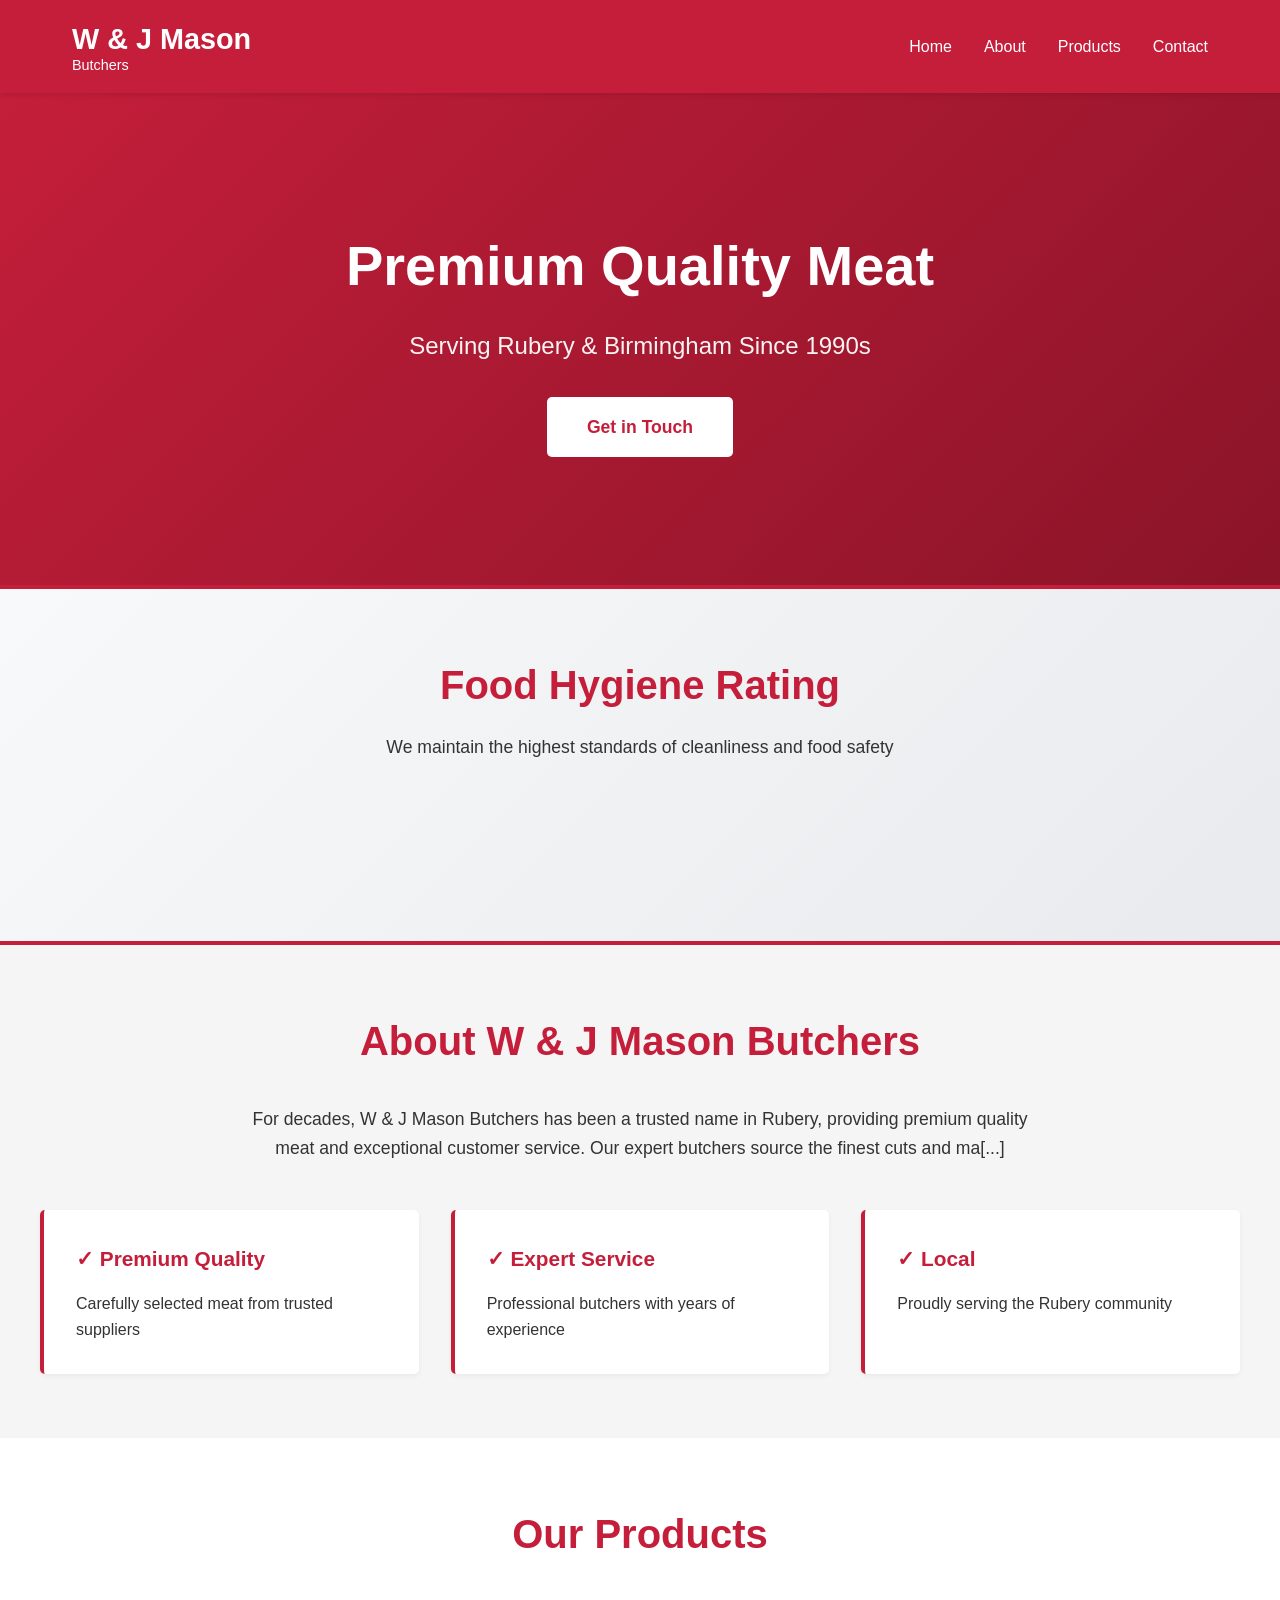
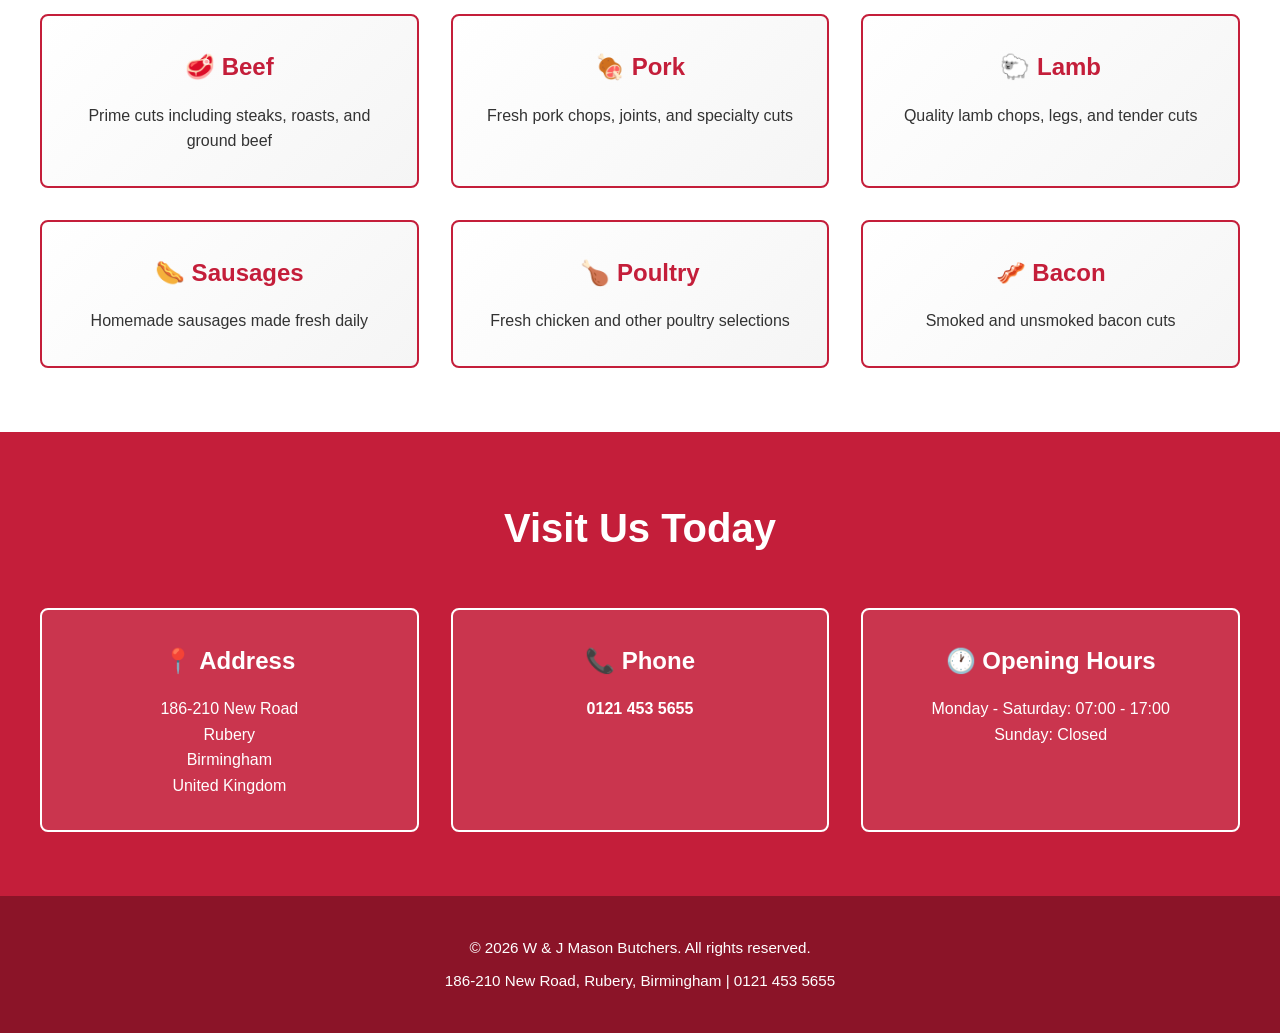
==== commit 93a5f823: "Move FSA badge script to end of body for proper loading" ====
--- a/index.html
+++ b/index.html
@@ -37,8 +37,7 @@
         <div class="hygiene-container">
             <h2>Food Hygiene Rating</h2>
             <p>We maintain the highest standards of cleanliness and food safety</p>
-            <div id="fsa-badge" class="fsa-badge-small"></div>
-            <script src="https://ratings.food.gov.uk/embed/embed-badge.js" data-business-id="672323" data-rating-style="2" data-welsh="false"></script>
+            <div id="fsa-badge"></div>
         </div>
     </section>
 
@@ -123,5 +122,8 @@
         <p>&copy; 2026 W & J Mason Butchers. All rights reserved.</p>
         <p>186-210 New Road, Rubery, Birmingham | 0121 453 5655</p>
     </footer>
+
+    <!-- FSA Badge Script -->
+    <script src="https://ratings.food.gov.uk/embed/embed-badge.js" data-business-id="672323" data-rating-style="2" data-welsh="false"></script>
 </body>
 </html>
--- a/styles.css
+++ b/styles.css
@@ -129,13 +129,23 @@
 .hygiene-container p {
     font-size: 1.1rem;
     color: var(--dark-gray);
-    margin-bottom: 2rem;
+    margin-bottom: 1rem;
+}
+
+.fsa-badge-small {
+    display: flex;
+    justify-content: center;
+    min-height: 100px;
+    max-width: 200px;
+    margin: 0 auto;
 }
 
 #fsa-badge {
     display: flex;
     justify-content: center;
-    min-height: 200px;
+    min-height: 100px;
+    max-width: 200px;
+    margin: 0 auto;
 }
 
 /* About Section */
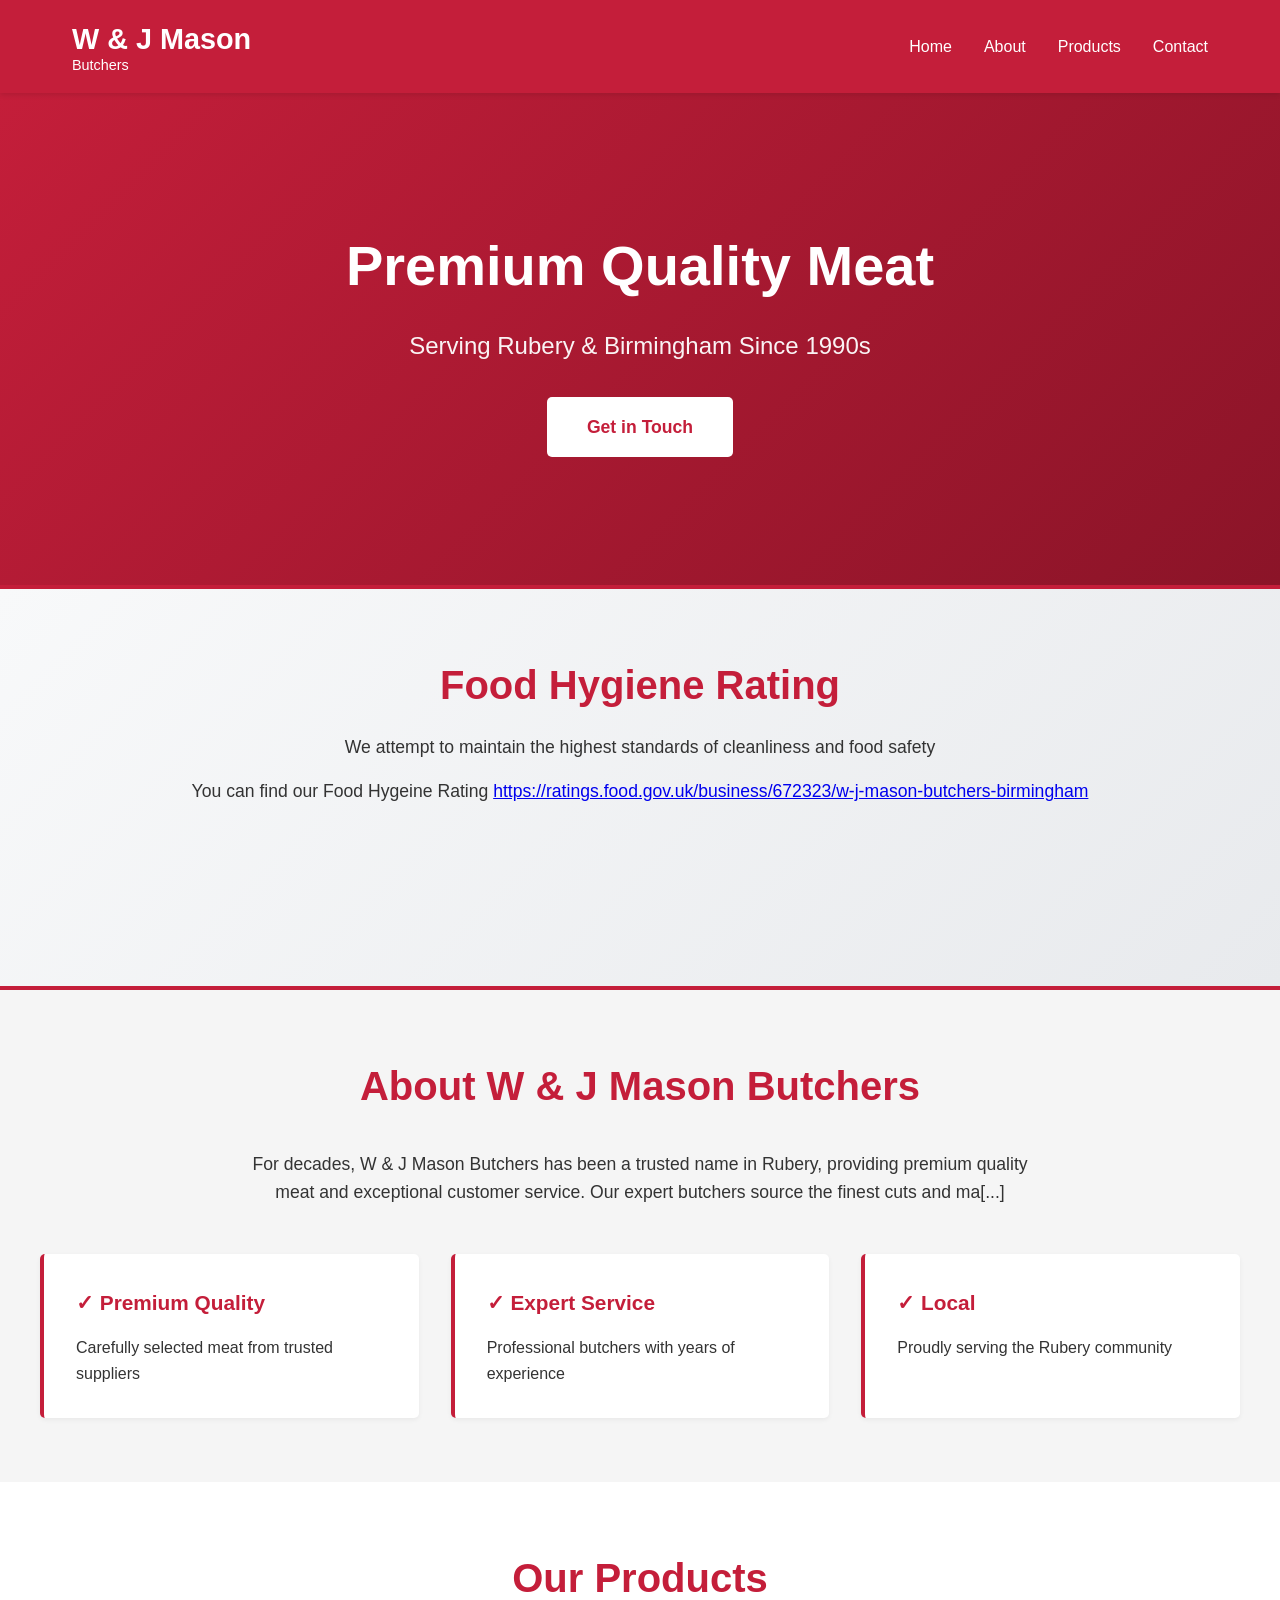
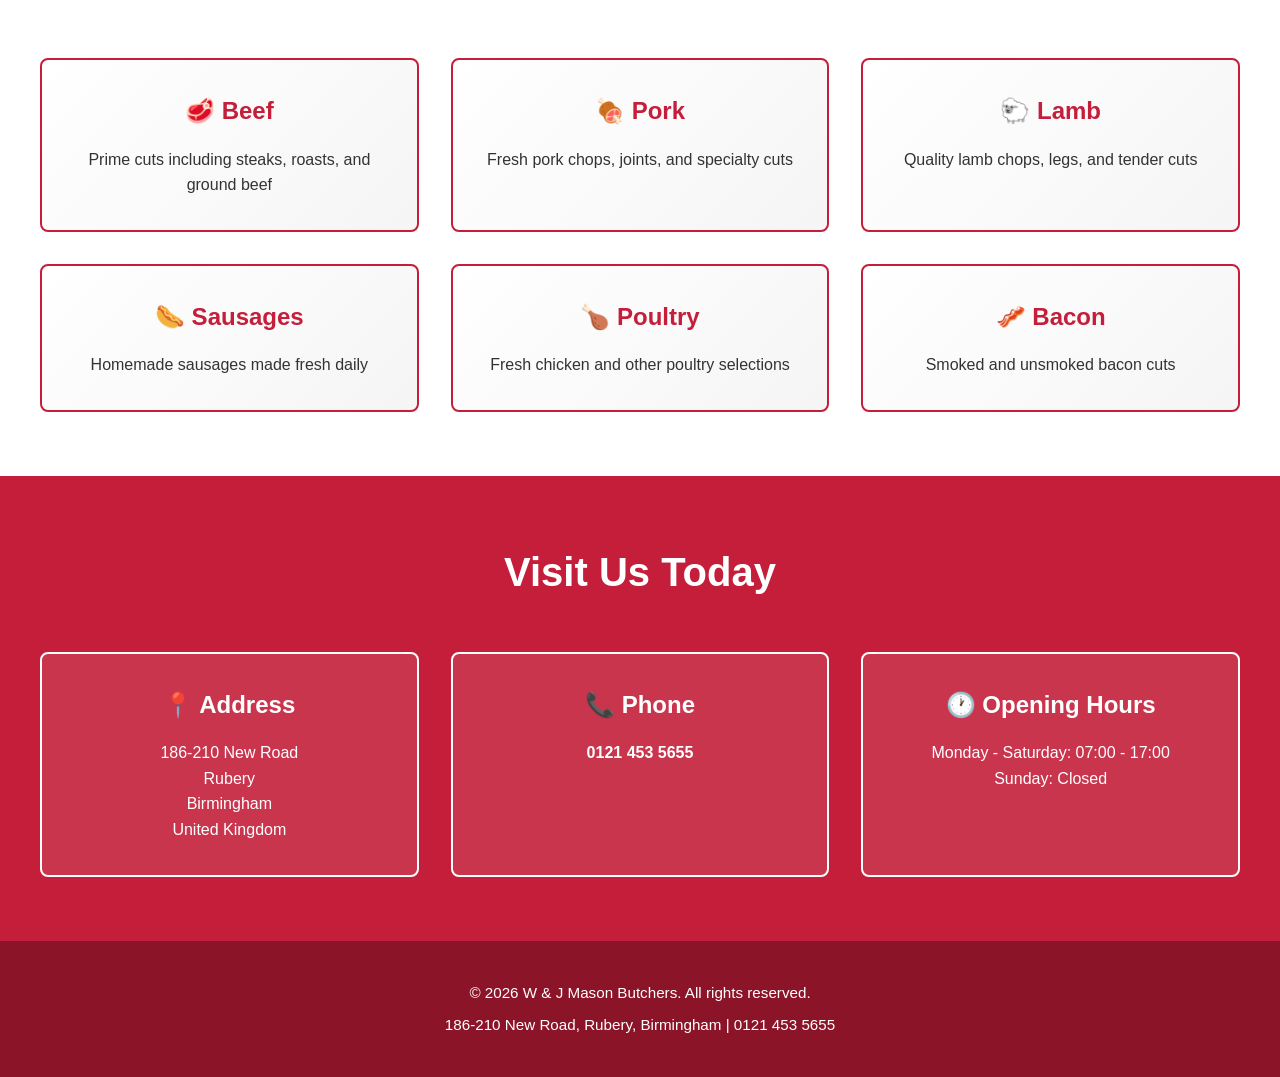
==== commit e1553331: "Clarify hygiene standards and add rating link Updated text to clarify hygiene standards and added a " ====
--- a/index.html
+++ b/index.html
@@ -36,7 +36,8 @@
     <section id="hygiene" class="hygiene-rating">
         <div class="hygiene-container">
             <h2>Food Hygiene Rating</h2>
-            <p>We maintain the highest standards of cleanliness and food safety</p>
+            <p>We attempt to maintain the highest standards of cleanliness and food safety</p>
+            <p>You can find our Food Hygeine Rating <a href="here">https://ratings.food.gov.uk/business/672323/w-j-mason-butchers-birmingham</a></p>
             <div id="fsa-badge"></div>
         </div>
     </section>
@@ -123,7 +124,5 @@
         <p>186-210 New Road, Rubery, Birmingham | 0121 453 5655</p>
     </footer>
 
-    <!-- FSA Badge Script -->
-    <script src="https://ratings.food.gov.uk/embed/embed-badge.js" data-business-id="672323" data-rating-style="2" data-welsh="false"></script>
-</body>
+</body>    
 </html>
--- a/styles.css
+++ b/styles.css
@@ -112,6 +112,7 @@
     text-align: center;
     border-top: 4px solid var(--primary-red);
     border-bottom: 4px solid var(--primary-red);
+    position: relative;
 }
 
 .hygiene-container {
@@ -132,20 +133,22 @@
     margin-bottom: 1rem;
 }
 
-.fsa-badge-small {
-    display: flex;
-    justify-content: center;
-    min-height: 100px;
-    max-width: 200px;
-    margin: 0 auto;
-}
-
 #fsa-badge {
     display: flex;
     justify-content: center;
+    align-items: center;
     min-height: 100px;
     max-width: 200px;
     margin: 0 auto;
+    position: relative;
+    z-index: 1;
+}
+
+#fsa-badge iframe {
+    max-width: 100% !important;
+    height: auto !important;
+    transform: scale(0.7);
+    transform-origin: center;
 }
 
 /* About Section */
